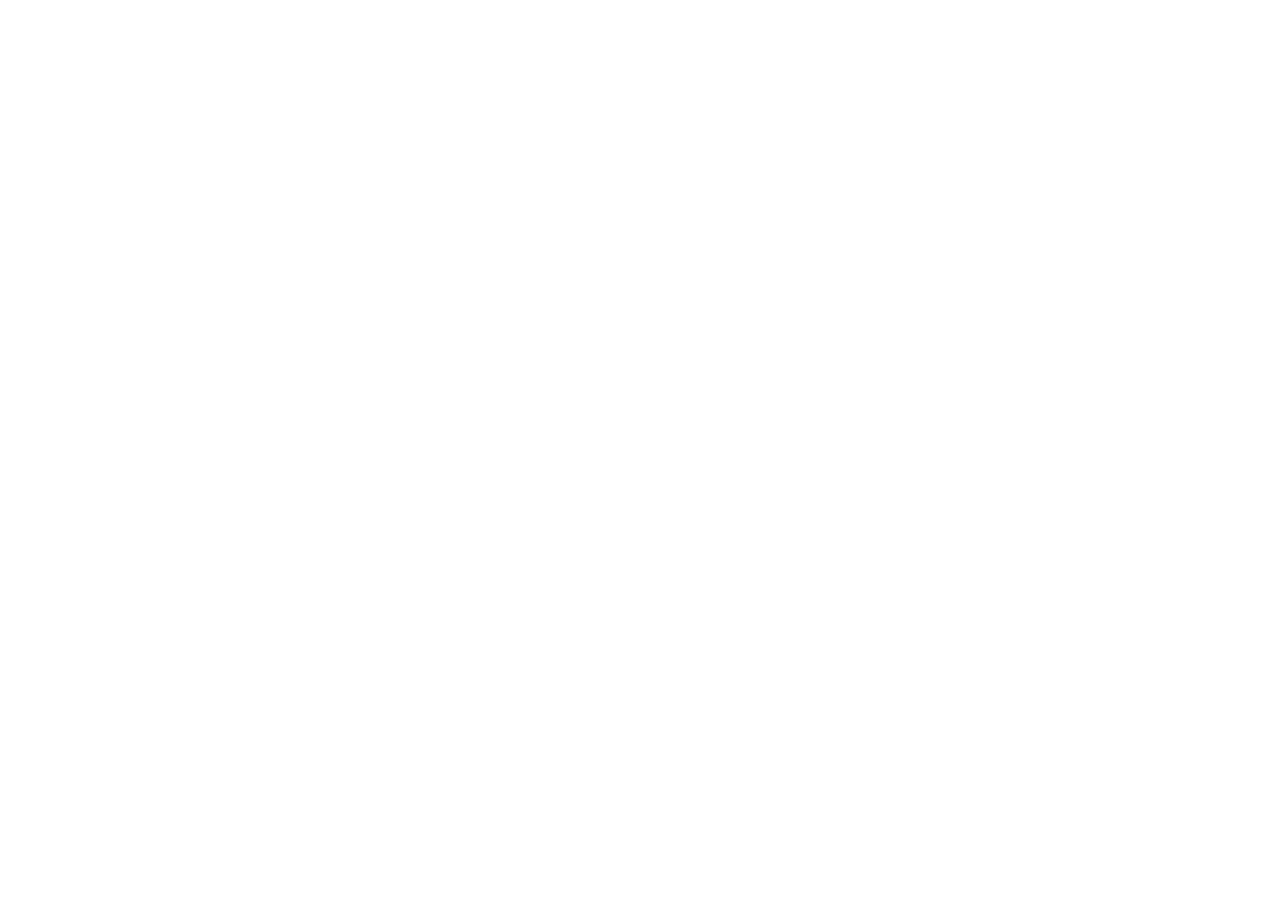
==== index.html @ 961e6c23 "initial_commit" ====
<!DOCTYPE html>
<html>

<head>
  <!--Import Google Icon Font-->
  <link href="https://fonts.googleapis.com/icon?family=Material+Icons" rel="stylesheet">
  <!--Import materialize.css-->
  <link type="text/css" rel="stylesheet" href="style/materialize.min.css" media="screen,projection" />

  <!--Let browser know website is optimized for mobile-->
  <meta name="viewport" content="width=device-width, initial-scale=1.0" />
</head>


<body>

  

  <!--JavaScript at end of body for optimized loading-->
  <script type="text/javascript" src="js/materialize.min.js"></script>
</body>

</html>
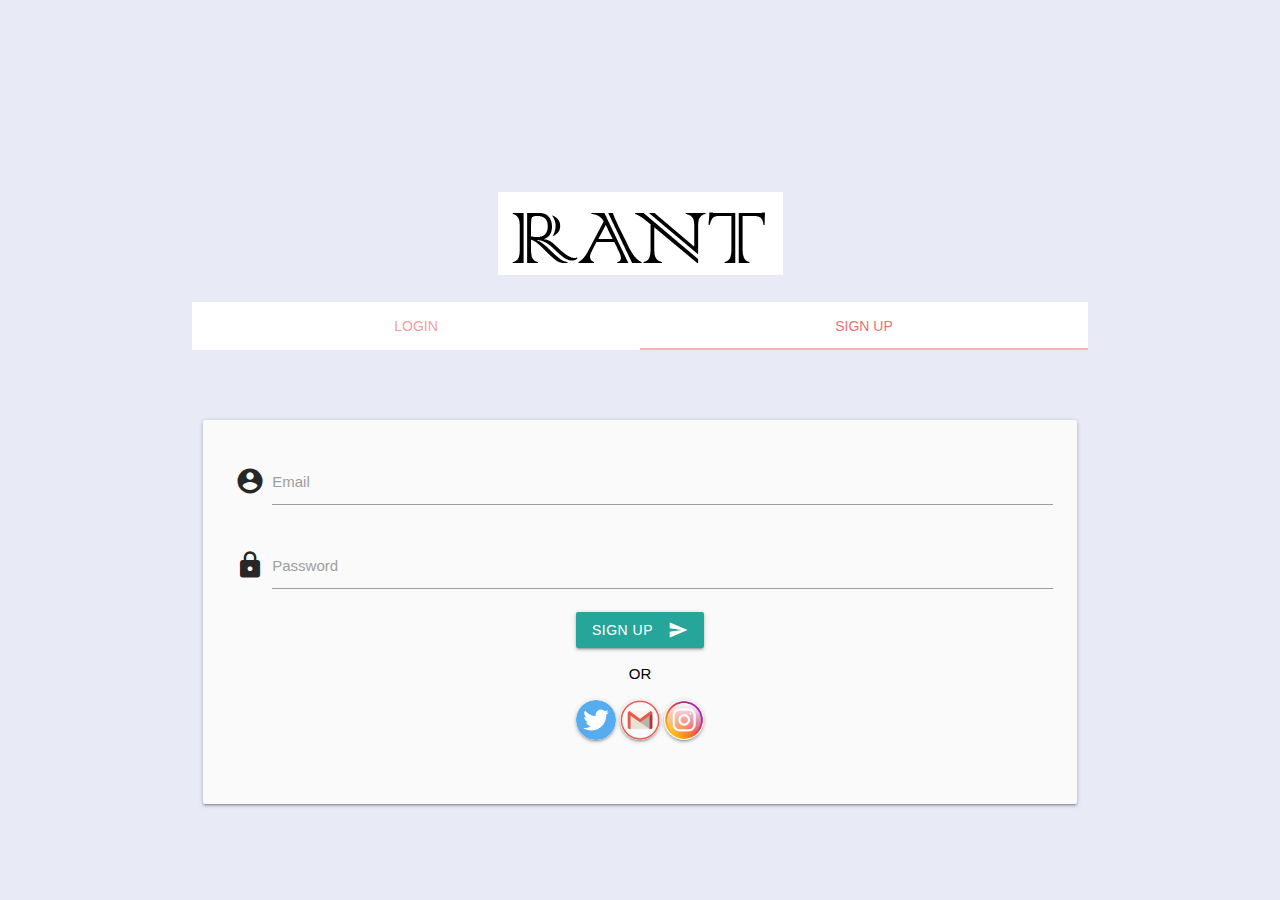
==== commit 374229f2: "login_page" ====
--- a/index.html
+++ b/index.html
@@ -12,12 +12,90 @@
 </head>
 
 
-<body>
+<body class="indigo lighten-5">
+  <section class="container" style="margin-top: 15%;">
+    <div class="row center-align">
+      <img src="/img/login.png" alt="">
+    </div>
 
-  
+    <div class="row center-align">
+      <div class="  center-align">
+        <ul class="tabs  center-align">
+          <li class="tab col s6"><a href="#login">Login</a></li>
+          <li class="tab col s6"><a class="active" href="#signup">Sign Up</a></li>
+
+        </ul>
+      </div>
+      <div style="margin-top: 7%;">
+        <div id="login" class="col s12">
+          <div class="card-panel grey lighten-5 z-depth-1">
+
+            <div class="row">
+              <div class="input-field col s12">
+                <i class="material-icons prefix">account_circle</i>
+                <input id="icon_prefix" type="email" class="validate">
+                <label for="icon_prefix">Email</label>
+              </div>
+              <div class="input-field col s12">
+                <i class="material-icons prefix">lock</i>
+                <input id="icon_telephone" type="password" class="validate">
+                <label for="icon_telephone">Password</label>
+              </div>
+              <a class="waves-effect waves-light btn"><i class="material-icons right">send</i>Login</a>
+              <p class="black-text">OR</p>
+              <div class="row">
+                <img src="/img/twitter.png"
+                  class="circle btn-floating transparent responsive-img waves-light waves-effect">
+                <img src="/img/gmail.png"
+                  class="circle btn-floating transparent responsive-img waves-light waves-effect">
+                <img src="/img/insta.png"
+                  class="circle btn-floating transparent responsive-img waves-light waves-effect">
+              </div>
+            </div>
+
+          </div>
+        </div>
+
+        <div id="signup" class="col s12">
+          <div class="card-panel grey lighten-5 z-depth-1">
+          
+            <div class="row">
+              <div class="input-field col s12">
+                <i class="material-icons prefix">account_circle</i>
+                <input id="icon_prefix" type="email" class="validate">
+                <label for="icon_prefix">Email</label>
+              </div>
+              <div class="input-field col s12">
+                <i class="material-icons prefix">lock</i>
+                <input id="icon_telephone" type="password" class="validate">
+                <label for="icon_telephone">Password</label>
+              </div>
+              <a class="waves-effect waves-light btn"><i class="material-icons right">send</i>Sign Up</a>
+              <p class="black-text">OR</p>
+              <div class="row">
+                <img src="/img/twitter.png" class="circle btn-floating transparent responsive-img waves-light waves-effect">
+                <img src="/img/gmail.png" class="circle btn-floating transparent responsive-img waves-light waves-effect">
+                <img src="/img/insta.png" class="circle btn-floating transparent responsive-img waves-light waves-effect">
+              </div>
+            </div>
+          
+          </div>
+        </div>
+      </div>
+
+    </div>
+  </section>
+
+
+
+
 
   <!--JavaScript at end of body for optimized loading-->
+
   <script type="text/javascript" src="js/materialize.min.js"></script>
+  <script>
+    M.AutoInit();
+  </script>
 </body>
 
 </html>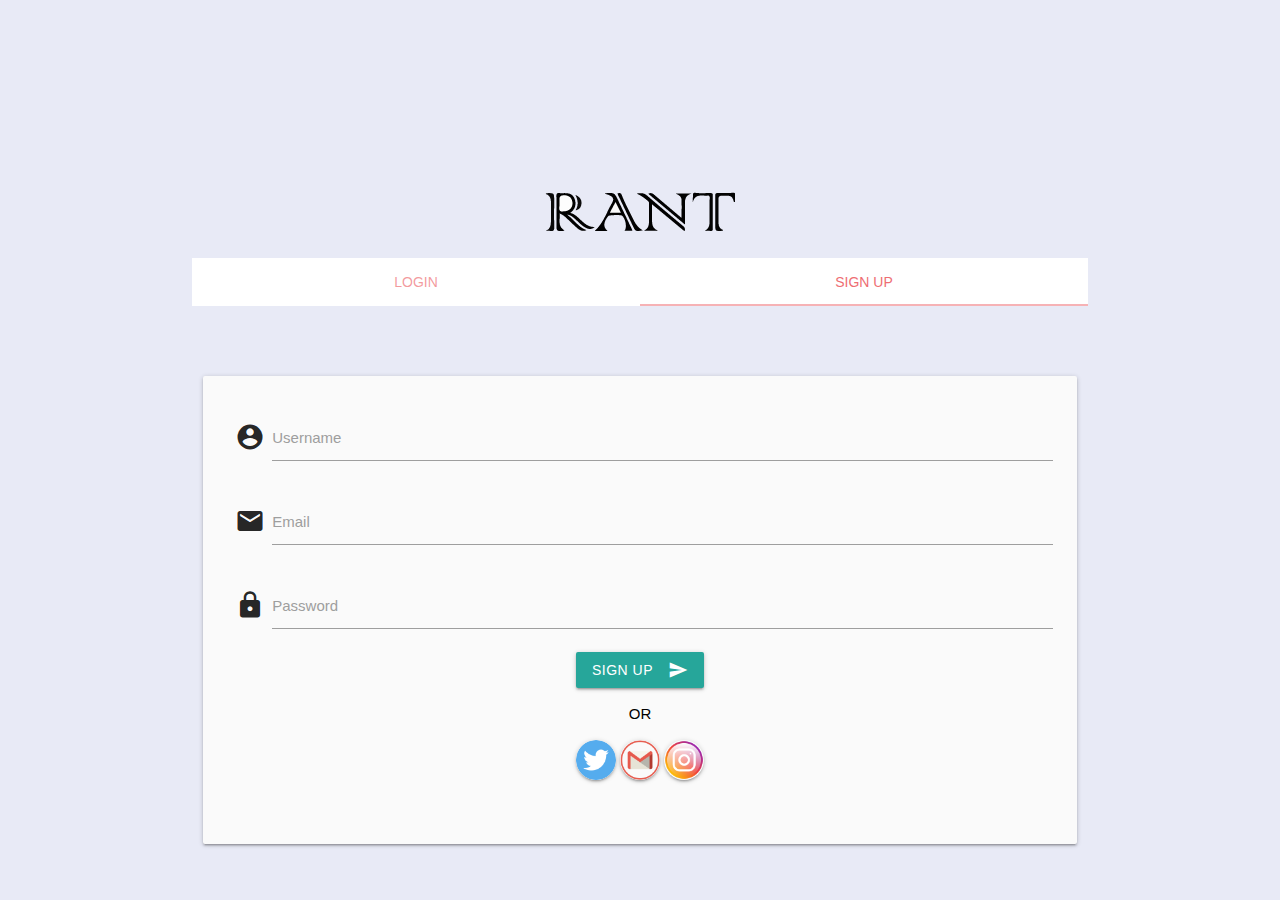
==== commit 422d4e5a: "rant" ====
--- a/index.html
+++ b/index.html
@@ -15,7 +15,7 @@
 <body class="indigo lighten-5">
   <section class="container" style="margin-top: 15%;">
     <div class="row center-align">
-      <img src="/img/login.png" alt="">
+      <img src="./img/login.png" alt="">
     </div>
 
     <div class="row center-align">
@@ -32,23 +32,23 @@
 
             <div class="row">
               <div class="input-field col s12">
-                <i class="material-icons prefix">account_circle</i>
-                <input id="icon_prefix" type="email" class="validate">
-                <label for="icon_prefix">Email</label>
+                <i class="material-icons prefix">mail</i>
+                <input id="loginmail" type="email" class="validate">
+                <label for="email">Email</label>
               </div>
               <div class="input-field col s12">
                 <i class="material-icons prefix">lock</i>
-                <input id="icon_telephone" type="password" class="validate">
-                <label for="icon_telephone">Password</label>
+                <input id="loginpassword" type="password" class="validate">
+                <label for="password">Password</label>
               </div>
-              <a class="waves-effect waves-light btn"><i class="material-icons right">send</i>Login</a>
+              <a class="waves-effect waves-light btn" href="home.html"><i class="material-icons right">send</i>Login</a>
               <p class="black-text">OR</p>
               <div class="row">
-                <img src="/img/twitter.png"
+                <img src="./img/twitter.png"
                   class="circle btn-floating transparent responsive-img waves-light waves-effect">
-                <img src="/img/gmail.png"
+                <img src="./img/gmail.png"
                   class="circle btn-floating transparent responsive-img waves-light waves-effect">
-                <img src="/img/insta.png"
+                <img src="./img/insta.png"
                   class="circle btn-floating transparent responsive-img waves-light waves-effect">
               </div>
             </div>
@@ -62,20 +62,25 @@
             <div class="row">
               <div class="input-field col s12">
                 <i class="material-icons prefix">account_circle</i>
-                <input id="icon_prefix" type="email" class="validate">
-                <label for="icon_prefix">Email</label>
+                <input id="username" type="text" class="validate">
+                <label for="username">Username</label>
+              </div>
+              <div class="input-field col s12">
+                <i class="material-icons prefix">mail</i>
+                <input id="signmail" type="email" class="validate">
+                <label for="email">Email</label>
               </div>
               <div class="input-field col s12">
                 <i class="material-icons prefix">lock</i>
-                <input id="icon_telephone" type="password" class="validate">
-                <label for="icon_telephone">Password</label>
+                <input id="signpassword" type="password" class="validate">
+                <label for="password">Password</label>
               </div>
               <a class="waves-effect waves-light btn"><i class="material-icons right">send</i>Sign Up</a>
               <p class="black-text">OR</p>
               <div class="row">
-                <img src="/img/twitter.png" class="circle btn-floating transparent responsive-img waves-light waves-effect">
-                <img src="/img/gmail.png" class="circle btn-floating transparent responsive-img waves-light waves-effect">
-                <img src="/img/insta.png" class="circle btn-floating transparent responsive-img waves-light waves-effect">
+                <img src="./img/twitter.png" onclick="fix()" class="circle  btn btn-floating transparent responsive-img waves-light waves-effect">
+                <img src="./img/gmail.png" class="circle btn-floating transparent responsive-img waves-light waves-effect">
+                <img src="./img/insta.png" class="circle btn-floating transparent responsive-img waves-light waves-effect">
               </div>
             </div>
           
@@ -91,7 +96,11 @@
 
 
   <!--JavaScript at end of body for optimized loading-->
-
+<script>
+  function fix(){
+    alert('button pressed')
+  }
+</script>
   <script type="text/javascript" src="js/materialize.min.js"></script>
   <script>
     M.AutoInit();
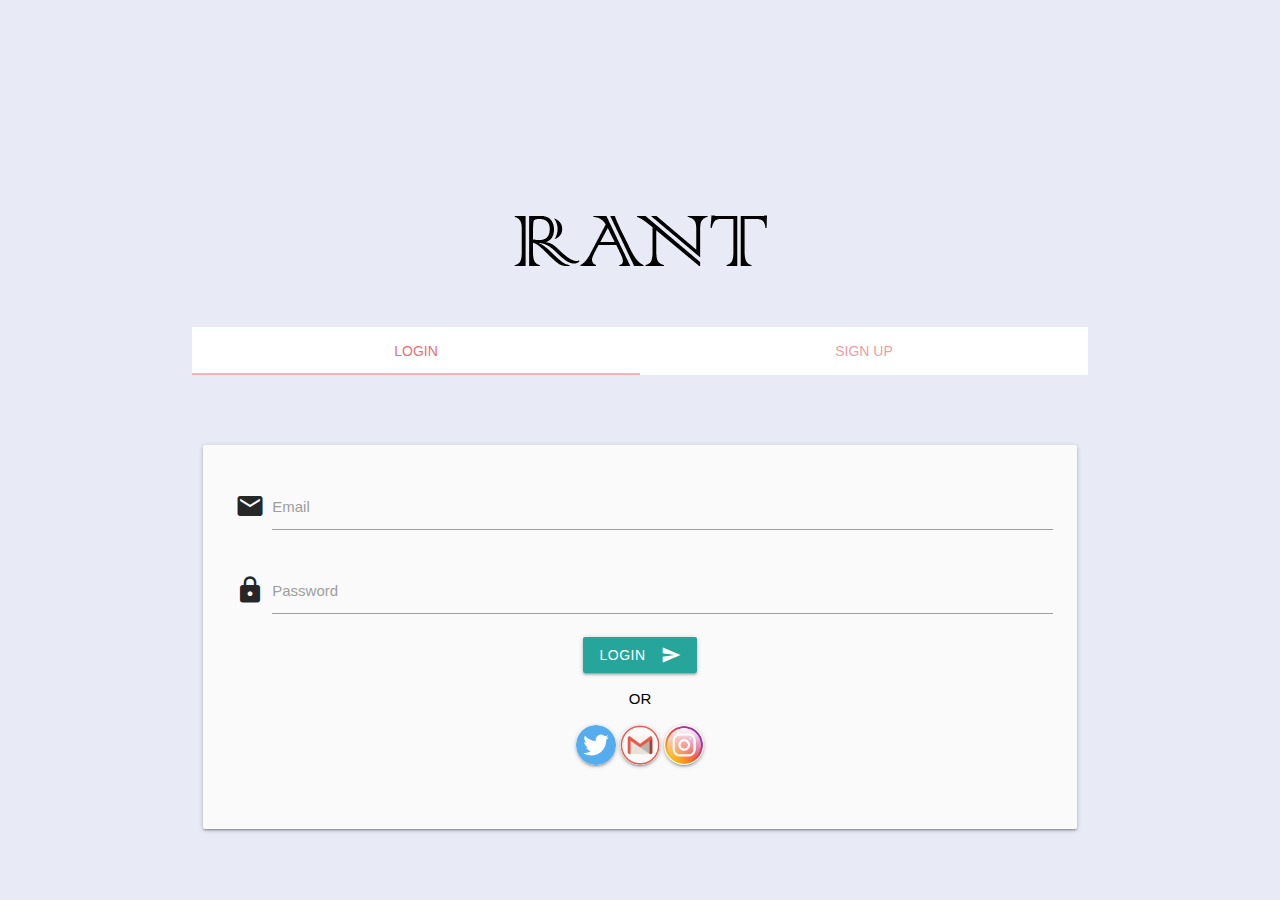
==== commit 0abdf5ba: "home" ====
--- a/index.html
+++ b/index.html
@@ -22,7 +22,7 @@
       <div class="  center-align">
         <ul class="tabs  center-align">
           <li class="tab col s6"><a href="#login">Login</a></li>
-          <li class="tab col s6"><a class="active" href="#signup">Sign Up</a></li>
+          <li class="tab col s6"><a href="#signup">Sign Up</a></li>
 
         </ul>
       </div>
@@ -78,7 +78,7 @@
               <a class="waves-effect waves-light btn"><i class="material-icons right">send</i>Sign Up</a>
               <p class="black-text">OR</p>
               <div class="row">
-                <img src="./img/twitter.png" onclick="fix()" class="circle  btn btn-floating transparent responsive-img waves-light waves-effect">
+                <img src="./img/twitter.png" class="circle  btn btn-floating transparent responsive-img waves-light waves-effect">
                 <img src="./img/gmail.png" class="circle btn-floating transparent responsive-img waves-light waves-effect">
                 <img src="./img/insta.png" class="circle btn-floating transparent responsive-img waves-light waves-effect">
               </div>
@@ -96,11 +96,7 @@
 
 
   <!--JavaScript at end of body for optimized loading-->
-<script>
-  function fix(){
-    alert('button pressed')
-  }
-</script>
+
   <script type="text/javascript" src="js/materialize.min.js"></script>
   <script>
     M.AutoInit();
